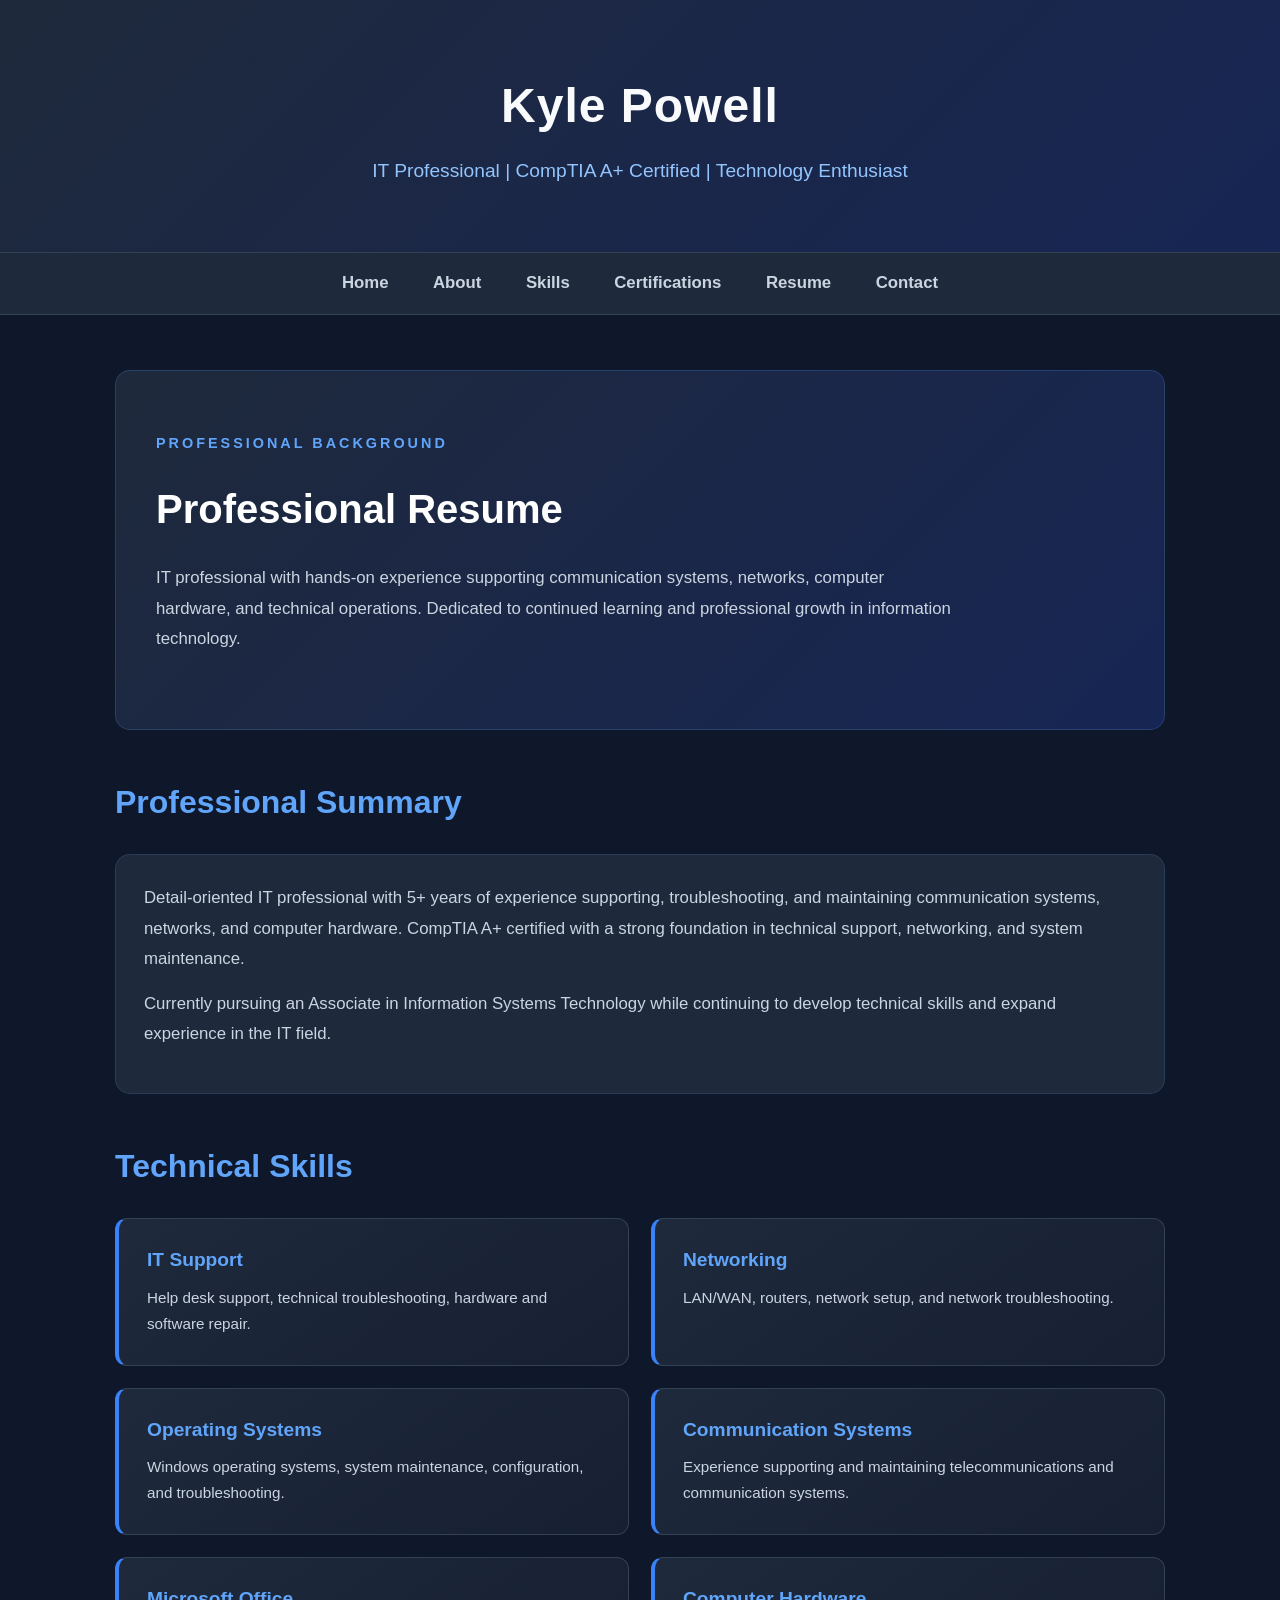
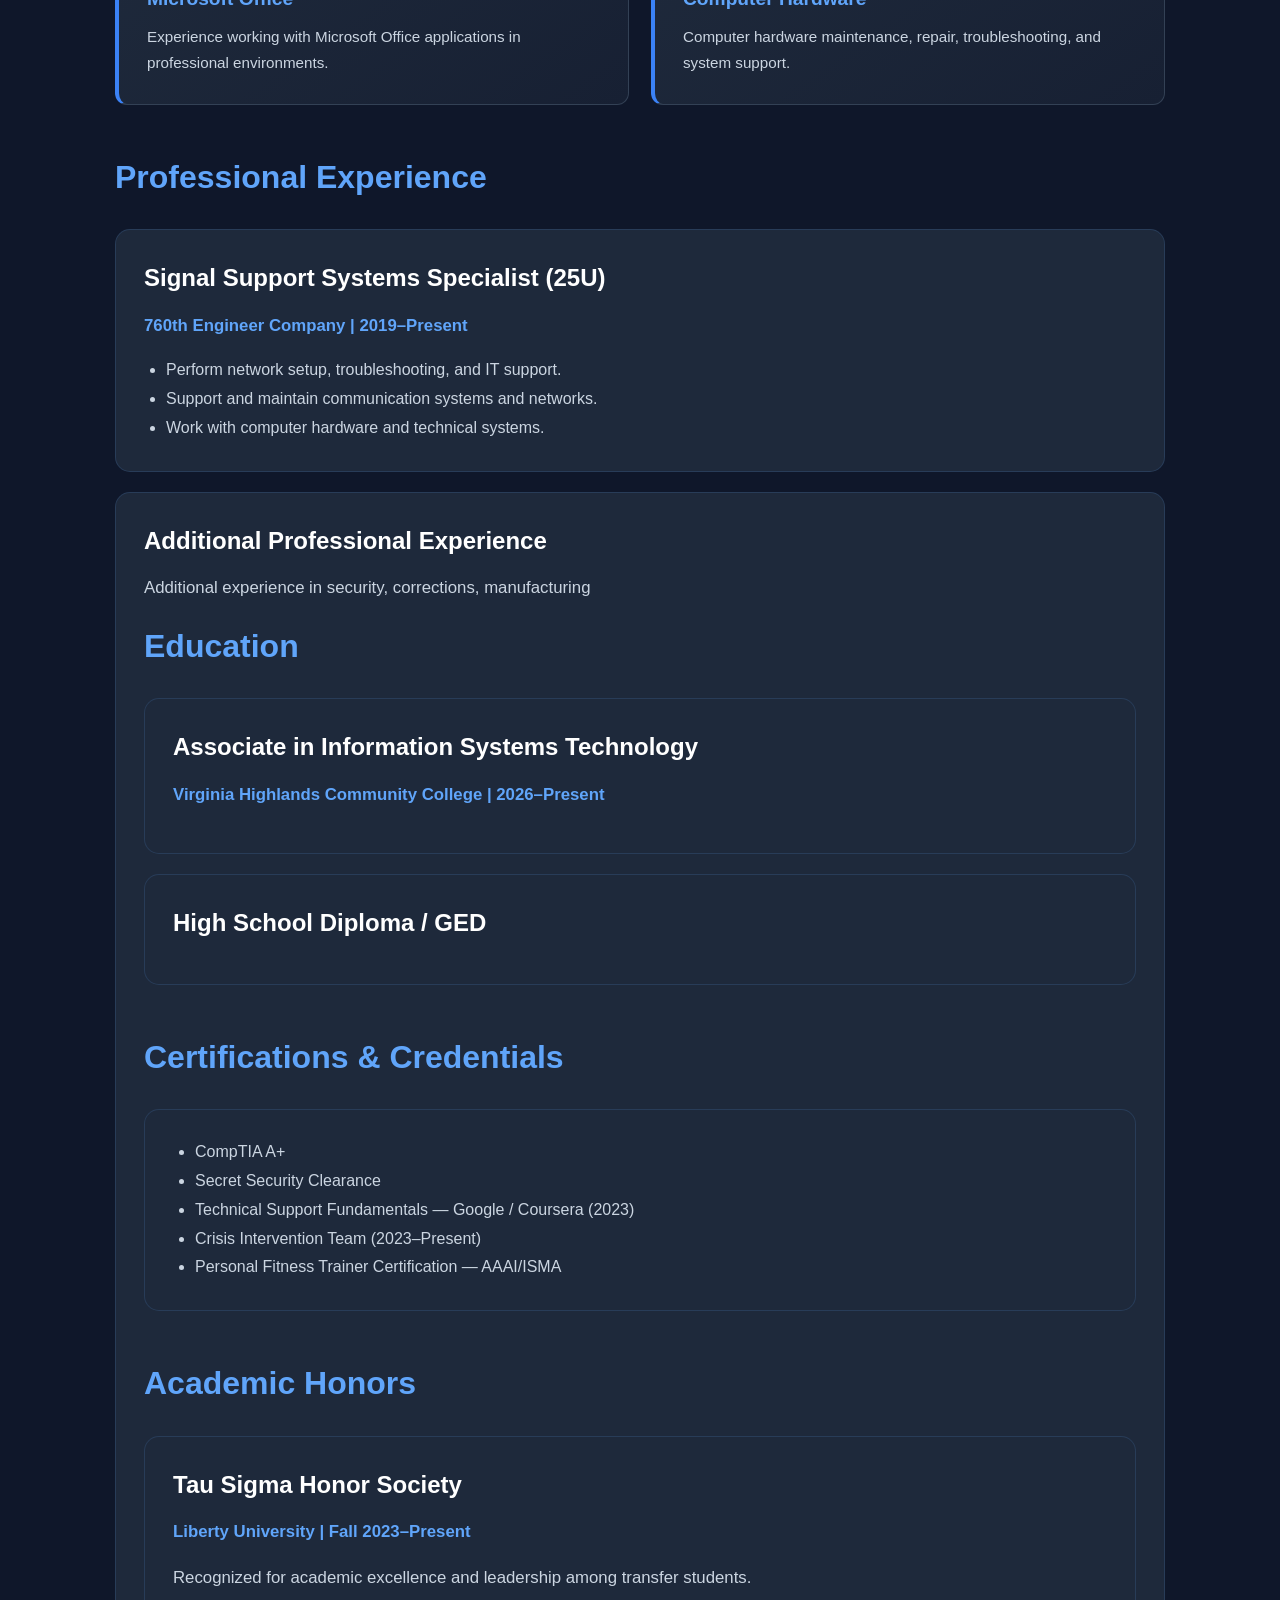
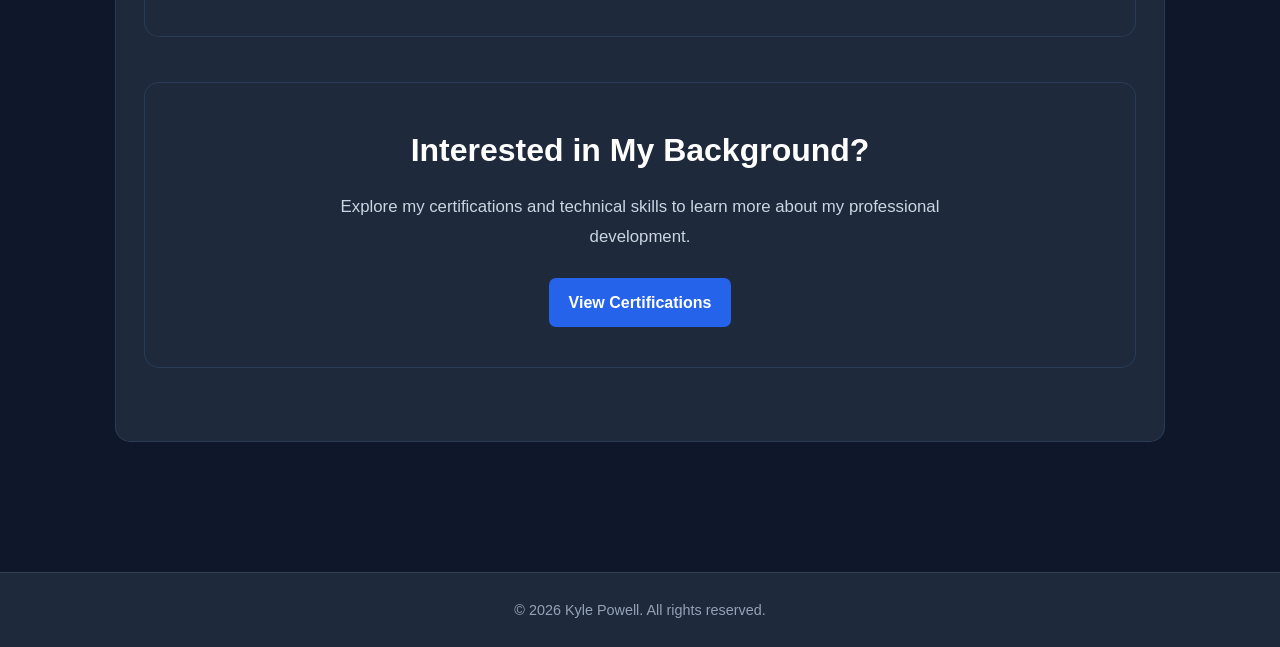
==== resume.html @ 5139a3b7 "Add files via upload" ====
<!DOCTYPE html>
<html lang="en">

<head>
    <meta charset="UTF-8">
    <meta name="viewport" content="width=device-width, initial-scale=1.0">
    <title>Professional Resume | Kyle Powell</title>
    <link rel="stylesheet" href="style.css">
</head>

<body>

    <header>
        <h1>Kyle Powell</h1>
        <p>IT Professional | CompTIA A+ Certified | Technology Enthusiast</p>
    </header>

    <nav>
        <ul>
            <li><a href="index.html">Home</a></li>
            <li><a href="about.html">About</a></li>
            <li><a href="skills.html">Skills</a></li>
            <li><a href="certifications.html">Certifications</a></li>
            <li><a href="resume.html">Resume</a></li>
            <li><a href="contact.html">Contact</a></li>
        </ul>
    </nav>

    <main>

        <section class="resume-hero">
            <p class="hero-label">PROFESSIONAL BACKGROUND</p>
            <h2>Professional Resume</h2>
            <p>
                IT professional with hands-on experience supporting
                communication systems, networks, computer hardware,
                and technical operations. Dedicated to continued
                learning and professional growth in information technology.
            </p>
        </section>

        <section class="resume-section">
            <h2>Professional Summary</h2>
            <article class="resume-card">
                <p>
                    Detail-oriented IT professional with 5+ years of
                    experience supporting, troubleshooting, and
                    maintaining communication systems, networks, and
                    computer hardware. CompTIA A+ certified with a
                    strong foundation in technical support, networking,
                    and system maintenance.
                </p>
                <p>
                    Currently pursuing an Associate in Information
                    Systems Technology while continuing to develop
                    technical skills and expand experience in the IT field.
                </p>
            </article>
        </section>

        <section class="resume-section">
            <h2>Technical Skills</h2>

            <div class="skills-container">

                <div class="skill">
                    <h3>IT Support</h3>
                    <p>
                        Help desk support, technical troubleshooting,
                        hardware and software repair.
                    </p>
                </div>

                <div class="skill">
                    <h3>Networking</h3>
                    <p>
                        LAN/WAN, routers, network setup, and network
                        troubleshooting.
                    </p>
                </div>

                <div class="skill">
                    <h3>Operating Systems</h3>
                    <p>
                        Windows operating systems, system maintenance,
                        configuration, and troubleshooting.
                    </p>
                </div>

                <div class="skill">
                    <h3>Communication Systems</h3>
                    <p>
                        Experience supporting and maintaining
                        telecommunications and communication systems.
                    </p>
                </div>

                <div class="skill">
                    <h3>Microsoft Office</h3>
                    <p>
                        Experience working with Microsoft Office
                        applications in professional environments.
                    </p>
                </div>

                <div class="skill">
                    <h3>Computer Hardware</h3>
                    <p>
                        Computer hardware maintenance, repair,
                        troubleshooting, and system support.
                    </p>
                </div>

            </div>
        </section>

        <section class="resume-section">
            <h2>Professional Experience</h2>

            <article class="resume-card">
                <h3>Signal Support Systems Specialist (25U)</h3>
                <p class="resume-meta">
                    760th Engineer Company | 2019–Present
                </p>

                <ul>
                    <li>Perform network setup, troubleshooting, and IT support.</li>
                    <li>Support and maintain communication systems and networks.</li>
                    <li>Work with computer hardware and technical systems.</li>
                </ul>
            </article>

            <article class="resume-card">
                <h3>Additional Professional Experience</h3>
                <p>
                    Additional experience in security, corrections,
                    manufacturing


        <section class="resume-section">
            <h2>Education</h2>

            <article class="resume-card">
                <h3>Associate in Information Systems Technology</h3>
                <p class="resume-meta">
                    Virginia Highlands Community College | 2026–Present
                </p>
            </article>

            <article class="resume-card">
                <h3>High School Diploma / GED</h3>
            </article>
        </section>

        <section class="resume-section">
            <h2>Certifications & Credentials</h2>

            <article class="resume-card">
                <ul>
                    <li>CompTIA A+</li>
                    <li>Secret Security Clearance</li>
                    <li>Technical Support Fundamentals — Google / Coursera (2023)</li>
                    <li>Crisis Intervention Team (2023–Present)</li>
                    <li>Personal Fitness Trainer Certification — AAAI/ISMA</li>
                </ul>
            </article>
        </section>

        <section class="resume-section">
            <h2>Academic Honors</h2>

            <article class="resume-card">
                <h3>Tau Sigma Honor Society</h3>
                <p class="resume-meta">
                    Liberty University | Fall 2023–Present
                </p>
                <p>
                    Recognized for academic excellence and leadership
                    among transfer students.
                </p>
            </article>
        </section>

        <section class="resume-cta">
            <h2>Interested in My Background?</h2>
            <p>
                Explore my certifications and technical skills
                to learn more about my professional development.
            </p>
            <a class="project-button" href="certifications.html">
                View Certifications
            </a>
        </section>

    </main>

    <footer>
        <p>&copy; 2026 Kyle Powell. All rights reserved.</p>
    </footer>

</body>
</html>
---- style.css ----
/* CSS Reset */
* {
    margin: 0;
    padding: 0;
    box-sizing: border-box;
}

/* Body styles */
body {
    background-color: #0f172a;
    color: #f8fafc;
    font-family: Arial, Helvetica, sans-serif;
    line-height: 1.7;
}

/* Header styles */
header {
    text-align: center;
    padding: 65px 20px;
    background: linear-gradient(135deg, #1e293b, #172554);
    border-bottom: 1px solid #334155;
}

header h1 {
    font-size: 3em;
    margin-bottom: 8px;
    letter-spacing: 1px;
}

header p {
    font-size: 1.2em;
    color: #93c5fd;
}

/* Navigation styles */
nav {
    background-color: #1e293b;
    border-bottom: 1px solid #334155;
}

nav ul {
    list-style-type: none;
    margin: 0;
    padding: 0;
    text-align: center;
}

nav li {
    display: inline-block;
    font-size: 1.05em;
    font-weight: bold;
}

nav li a {
    display: block;
    color: #cbd5e1;
    text-decoration: none;
    padding: 16px 20px;
    transition: background-color 0.3s ease, color 0.3s ease;
}

nav li a:hover {
    background-color: #2563eb;
    color: #ffffff;
}

/* Main content styles */
main {
    max-width: 1100px;
    margin: 0 auto;
    padding: 55px 25px;
    min-height: 70vh;
}

section {
    margin-bottom: 55px;
}

section h2 {
    font-size: 2em;
    margin-bottom: 20px;
    color: #60a5fa;
}

section h3 {
    font-size: 1.5em;
    margin-bottom: 15px;
    color: #f8fafc;
}

section p {
    font-size: 1.05em;
    color: #cbd5e1;
    margin-bottom: 15px;
}

/* Project and article styles */
article {
    background-color: #1e293b;
    padding: 30px;
    margin-bottom: 25px;
    border-radius: 12px;
    border: 1px solid #334155;
    border-left: 4px solid #60a5fa;
    transition: transform 0.3s ease, box-shadow 0.3s ease;
}

article:hover {
    transform: translateY(-4px);
    box-shadow: 0 10px 25px rgba(0, 0, 0, 0.3);
}

article h3,
article h4 {
    color: #f8fafc;
    margin-bottom: 12px;
}

article p {
    color: #cbd5e1;
    margin-bottom: 15px;
}

article ul {
    padding-left: 25px;
    color: #cbd5e1;
}

/* Project and action buttons */
.project-button {
    display: inline-block;
    background-color: #2563eb;
    color: #ffffff;
    text-decoration: none;
    padding: 11px 20px;
    border-radius: 7px;
    font-weight: bold;
    transition: background-color 0.3s ease, transform 0.3s ease;
}

.project-button:hover {
    background-color: #1d4ed8;
    transform: translateY(-2px);
}

/* Skills styles */
.skills-container {
    display: grid;
    grid-template-columns: repeat(3, 1fr);
    gap: 20px;
}

.skill {
    background-color: #1e293b;
    padding: 25px;
    border-radius: 12px;
    border: 1px solid #334155;
    transition: transform 0.3s ease, border-color 0.3s ease;
}

.skill:hover {
    transform: translateY(-4px);
    border-color: #60a5fa;
}

.skill h3 {
    color: #60a5fa;
    margin-bottom: 10px;
}

.skill p {
    color: #cbd5e1;
    font-size: 0.95em;
    margin-bottom: 0;
}

/* Contact styles */
.contact-container {
    display: grid;
    grid-template-columns: repeat(2, 1fr);
    gap: 20px;
}

.contact-card {
    background-color: #1e293b;
    padding: 25px;
    border-radius: 12px;
    border: 1px solid #334155;
    text-align: center;
    transition: transform 0.3s ease, border-color 0.3s ease;
}

.contact-card:hover {
    transform: translateY(-4px);
    border-color: #60a5fa;
}

.contact-card h3 {
    color: #60a5fa;
    margin-bottom: 10px;
}

.contact-card a {
    color: #cbd5e1;
    text-decoration: none;
}

.contact-card a:hover {
    color: #60a5fa;
}

/* Certification styles */
.certification-card {
    background-color: #1e293b;
    padding: 30px;
    margin-bottom: 25px;
    border-radius: 12px;
    border: 1px solid #334155;
    border-left: 5px solid #60a5fa;
}

.certification-card h3 {
    font-size: 1.6em;
    color: #f8fafc;
    margin-bottom: 15px;
}

.certification-card p {
    color: #cbd5e1;
    margin-bottom: 15px;
}

.certification-details {
    margin: 20px 0;
}

.certification-details p {
    margin-bottom: 5px;
}

.certification-actions {
    display: flex;
    gap: 15px;
    flex-wrap: wrap;
}

/* Footer styles */
footer {
    background-color: #1e293b;
    text-align: center;
    padding: 25px;
    margin-top: 30px;
    border-top: 1px solid #334155;
}

footer p {
    color: #94a3b8;
    font-size: 0.9em;
    margin-bottom: 0;
}

/* Keyboard accessibility */
a:focus-visible {
    outline: 2px solid #93c5fd;
    outline-offset: 4px;
}




/* Modern Homepage Hero */
.hero {
    padding: 70px 45px;
    background: linear-gradient(135deg, #1e293b, #172554);
    border: 1px solid #334155;
    border-radius: 18px;
    margin-bottom: 65px;
    position: relative;
    overflow: hidden;
}

.hero-label {
    color: #60a5fa;
    font-size: 0.9em;
    font-weight: bold;
    letter-spacing: 3px;
    margin-bottom: 20px;
}

.hero h2 {
    font-size: 3em;
    line-height: 1.2;
    color: #f8fafc;
    margin-bottom: 25px;
}

.hero h2 span {
    color: #60a5fa;
}

.hero-description {
    max-width: 700px;
    font-size: 1.1em;
    color: #cbd5e1;
    margin-bottom: 30px;
}

.hero-actions {
    display: flex;
    gap: 15px;
    flex-wrap: wrap;
}

/* Secondary Button */
.secondary-button {
    display: inline-block;
    padding: 11px 20px;
    border: 1px solid #60a5fa;
    border-radius: 7px;
    color: #93c5fd;
    text-decoration: none;
    font-weight: bold;
    transition: background-color 0.3s ease;
}

.secondary-button:hover {
    background-color: #1e40af;
    color: #ffffff;
}

/* Professional Highlights */
.highlights-container {
    display: grid;
    grid-template-columns: repeat(3, 1fr);
    gap: 20px;
}

.highlight-card {
    background-color: #1e293b;
    padding: 30px 20px;
    border: 1px solid #334155;
    border-radius: 12px;
    text-align: center;
    transition: transform 0.3s ease, border-color 0.3s ease;
}

.highlight-card:hover {
    transform: translateY(-5px);
    border-color: #60a5fa;
}

.highlight-card h3 {
    color: #60a5fa;
    font-size: 1.5em;
    margin-bottom: 10px;
}

.highlight-card p {
    color: #cbd5e1;
    font-size: 0.95em;
}

/* Career Section */
.career-section {
    text-align: center;
    padding: 50px 30px;
    background-color: #1e293b;
    border: 1px solid #334155;
    border-radius: 15px;
}

.career-section p {
    max-width: 750px;
    margin: 0 auto 25px;
}

/* Homepage Mobile Adjustments */
@media screen and (max-width: 800px) {
    .hero {
        padding: 45px 25px;
    }

    .hero h2 {
        font-size: 2.3em;
    }

    .highlights-container {
        grid-template-columns: 1fr;
    }
}

@media screen and (max-width: 600px) {
    .hero h2 {
        font-size: 1.9em;
    }

    .hero-actions {
        flex-direction: column;
    }

    .hero-actions a {
        text-align: center;
    }
}


/* About Page Styles */

.about-hero {
    padding: 55px 45px;
    background: linear-gradient(135deg, #1e293b, #172554);
    border: 1px solid #334155;
    border-radius: 18px;
    margin-bottom: 60px;
}

.about-hero h2 {
    font-size: 2.5em;
    line-height: 1.2;
    color: #f8fafc;
    margin-bottom: 25px;
}

.about-hero p {
    max-width: 800px;
}

.about-grid {
    display: grid;
    grid-template-columns: repeat(2, 1fr);
    gap: 20px;
}

.about-card {
    margin-bottom: 0;
    height: 100%;
}

.about-card h3 {
    color: #60a5fa;
}

.about-story {
    padding: 35px;
    background-color: #1e293b;
    border-radius: 12px;
    border: 1px solid #334155;
}

.about-cta {
    padding: 45px;
    text-align: center;
    background: linear-gradient(135deg, #172554, #1e293b);
    border: 1px solid #334155;
    border-radius: 15px;
}

.about-cta p {
    max-width: 750px;
    margin: 0 auto 18px;
}

/* About Page Mobile Styles */
@media screen and (max-width: 600px) {
    .about-hero {
        padding: 30px 22px;
    }

    .about-hero h2 {
        font-size: 1.9em;
    }

    .about-grid {
        grid-template-columns: 1fr;
    }

    .about-story,
    .about-cta {
        padding: 25px 20px;
    }
}


/* Mobile styles */
@media screen and (max-width: 800px) {
    .skills-container {
        grid-template-columns: repeat(2, 1fr);
    }
}

@media screen and (max-width: 600px) {
    header {
        padding: 45px 15px;
    }

    header h1 {
        font-size: 2.2em;
    }

    header p {
        font-size: 1em;
    }

    nav li {
        display: block;
        font-size: 1em;
    }

    nav li a {
        padding: 12px;
    }

    main {
        padding: 35px 18px;
    }

    section h2 {
        font-size: 1.7em;
    }

    section p {
        font-size: 1em;
    }

    article {
        padding: 20px;
    }

    .skills-container,
    .contact-container {
        grid-template-columns: 1fr;
    }

    .certification-actions {
        flex-direction: column;
    }

    .project-button {
        text-align: center;
    }
}



/* =================================
   Modern Skills Page Design
================================= */

.skills-hero {
    padding: 60px 45px;
    margin-bottom: 50px;
    background: linear-gradient(135deg, #1e293b, #172554);
    border: 1px solid #334155;
    border-radius: 18px;
}

.skills-hero h2 {
    font-size: 2.8em;
    color: #f8fafc;
    margin-bottom: 20px;
}

.skills-hero p {
    max-width: 800px;
    color: #cbd5e1;
    font-size: 1.05em;
}

.skills-section {
    margin-bottom: 55px;
}

.skills-section > h2 {
    font-size: 1.8em;
    color: #60a5fa;
    margin-bottom: 25px;
    padding-bottom: 12px;
    border-bottom: 2px solid #334155;
}

.skills-container {
    display: grid;
    grid-template-columns: repeat(2, 1fr);
    gap: 22px;
}

.skill {
    background: linear-gradient(145deg, #1e293b, #172033);
    border: 1px solid #334155;
    border-left: 4px solid #3b82f6;
    border-radius: 12px;
    padding: 28px;
    margin-bottom: 0;
    transition: transform 0.3s ease, border-color 0.3s ease,
                box-shadow 0.3s ease;
}

.skill:hover {
    transform: translateY(-5px);
    border-color: #60a5fa;
    box-shadow: 0 10px 25px rgba(0, 0, 0, 0.25);
}

.skill h3 {
    color: #60a5fa;
    font-size: 1.2em;
    margin-bottom: 12px;
}

.skill p {
    color: #cbd5e1;
    line-height: 1.7;
}

/* Leadership Spotlight */

.leadership-spotlight {
    display: grid;
    grid-template-columns: 1fr 2fr;
    gap: 30px;
    align-items: center;
    padding: 40px;
    background: linear-gradient(135deg, #172554, #1e293b);
    border: 1px solid #3b82f6;
    border-radius: 16px;
    margin-bottom: 55px;
}

.leadership-number {
    text-align: center;
    padding: 20px;
}

.leadership-number h3 {
    font-size: 3.5em;
    color: #60a5fa;
    margin-bottom: 5px;
}

.leadership-number p {
    color: #cbd5e1;
    font-weight: bold;
}

.leadership-content h2 {
    color: #f8fafc;
    font-size: 1.8em;
    margin-bottom: 15px;
}

.leadership-content p {
    color: #cbd5e1;
    line-height: 1.7;
}

/* Skills Page Responsive Design */

@media screen and (max-width: 800px) {
    .skills-container {
        grid-template-columns: 1fr;
    }

    .leadership-spotlight {
        grid-template-columns: 1fr;
        text-align: center;
    }
}

@media screen and (max-width: 600px) {
    .skills-hero {
        padding: 35px 22px;
    }

    .skills-hero h2 {
        font-size: 2em;
    }

    .skill {
        padding: 22px;
    }

    .leadership-spotlight {
        padding: 25px;
    }
}

/* Final Skills Page Refinements */
.skills-hero {
    position: relative;
    overflow: hidden;
}

.skills-hero::after {
    content: "";
    position: absolute;
    width: 220px;
    height: 220px;
    right: -75px;
    top: -85px;
    border: 1px solid rgba(96, 165, 250, 0.2);
    border-radius: 50%;
    box-shadow: 0 0 0 25px rgba(96, 165, 250, 0.035),
                0 0 0 50px rgba(96, 165, 250, 0.025);
    pointer-events: none;
}

/* Keep the small eyebrow label bright blue inside the skills hero. */
.skills-hero > .hero-label {
    color: #60a5fa;
    font-size: 0.9em;
    font-weight: bold;
    letter-spacing: 3px;
    margin-bottom: 20px;
}

/* Make skill cards align neatly within each category. */
.skills-container {
    align-items: stretch;
}

.skill {
    height: 100%;
    position: relative;
    overflow: hidden;
}

.skill h3 {
    line-height: 1.35;
}

/* Add a small visual accent to the leadership feature. */
.leadership-number h3 {
    line-height: 1;
    text-shadow: 0 0 24px rgba(96, 165, 250, 0.2);
}

.leadership-number p {
    letter-spacing: 2px;
    font-size: 0.85em;
}

@media screen and (max-width: 600px) {
    .skills-hero::after {
        width: 150px;
        height: 150px;
        right: -65px;
        top: -60px;
    }
}


/* Certifications Page */

.certifications-hero {
    background: linear-gradient(135deg, #1e293b, #172554);
    padding: 60px 40px;
    border-radius: 15px;
    margin-bottom: 45px;
    border: 1px solid rgba(96, 165, 250, 0.2);
}

.certifications-hero h2 {
    font-size: 2.5em;
    color: #ffffff;
    margin-bottom: 20px;
}

.certifications-hero p:not(.hero-label) {
    color: #cbd5e1;
    max-width: 750px;
    line-height: 1.8;
}

.certifications-section {
    margin-bottom: 45px;
}

.certifications-section > h2 {
    color: #60a5fa;
    margin-bottom: 25px;
}

.certification-card {
    background: #1e293b;
    border: 1px solid rgba(96, 165, 250, 0.15);
    border-radius: 15px;
    padding: 30px;
    margin-bottom: 25px;
    transition: transform 0.3s ease, border-color 0.3s ease;
}

.certification-card:hover {
    transform: translateY(-4px);
    border-color: #60a5fa;
}

.featured-certification {
    border-left: 4px solid #60a5fa;
}

.certification-label {
    color: #60a5fa;
    font-size: 0.8em;
    font-weight: bold;
    letter-spacing: 2px;
    margin-bottom: 12px;
}

.certification-card h3 {
    color: #ffffff;
    font-size: 1.6em;
    margin-bottom: 15px;
}

.certification-card > p:not(.certification-label) {
    color: #cbd5e1;
    line-height: 1.8;
}

.certification-details {
    margin: 25px 0;
    padding: 18px;
    background: rgba(15, 23, 42, 0.65);
    border-radius: 10px;
}

.certification-details p {
    color: #cbd5e1;
    margin: 8px 0;
}

.certification-details strong {
    color: #ffffff;
}

.certification-actions {
    display: flex;
    flex-wrap: wrap;
    gap: 12px;
    margin-top: 20px;
}

.certifications-cta {
    text-align: center;
    background: #1e293b;
    padding: 40px 30px;
    border-radius: 15px;
    margin: 45px 0;
    border: 1px solid rgba(96, 165, 250, 0.15);
}

.certifications-cta h2 {
    color: #ffffff;
    margin-bottom: 15px;
}

.certifications-cta p {
    color: #cbd5e1;
    line-height: 1.8;
    max-width: 700px;
    margin: 0 auto 25px;
}

@media screen and (max-width: 600px) {
    .certifications-hero {
        padding: 40px 25px;
    }

    .certifications-hero h2 {
        font-size: 2em;
    }

    .certification-card {
        padding: 22px;
    }

    .certification-actions {
        flex-direction: column;
    }

    .certification-actions a {
        text-align: center;
    }
}


/* Resume Page */

.resume-hero {
    background: linear-gradient(135deg, #1e293b, #172554);
    padding: 60px 40px;
    border-radius: 15px;
    margin-bottom: 45px;
    border: 1px solid rgba(96, 165, 250, 0.2);
}

.resume-hero h2 {
    color: #ffffff;
    font-size: 2.5em;
    margin-bottom: 20px;
}

.resume-hero p:not(.hero-label) {
    color: #cbd5e1;
    max-width: 800px;
    line-height: 1.8;
}

.resume-section {
    margin-bottom: 45px;
}

.resume-section > h2 {
    color: #60a5fa;
    margin-bottom: 25px;
}

.resume-card {
    background: #1e293b;
    border: 1px solid rgba(96, 165, 250, 0.15);
    border-radius: 15px;
    padding: 28px;
    margin-bottom: 20px;
    transition: transform 0.3s ease, border-color 0.3s ease;
}

.resume-card:hover {
    transform: translateY(-3px);
    border-color: #60a5fa;
}

.resume-card h3 {
    color: #ffffff;
    margin-bottom: 12px;
}

.resume-card p,
.resume-card li {
    color: #cbd5e1;
    line-height: 1.8;
}

.resume-card ul {
    padding-left: 22px;
}

.resume-meta {
    color: #60a5fa !important;
    font-weight: bold;
    margin-bottom: 15px;
}

.resume-cta {
    text-align: center;
    background: #1e293b;
    padding: 40px 30px;
    border-radius: 15px;
    margin: 45px 0;
    border: 1px solid rgba(96, 165, 250, 0.15);
}

.resume-cta h2 {
    color: #ffffff;
    margin-bottom: 15px;
}

.resume-cta p {
    color: #cbd5e1;
    line-height: 1.8;
    max-width: 700px;
    margin: 0 auto 25px;
}

@media screen and (max-width: 600px) {
    .resume-hero {
        padding: 40px 25px;
    }

    .resume-hero h2 {
        font-size: 2em;
    }

    .resume-card {
        padding: 22px;
    }
}


/* Contact Page */

.contact-hero {
    background: linear-gradient(135deg, #1e293b, #172554);
    padding: 60px 40px;
    border-radius: 15px;
    margin-bottom: 45px;
    border: 1px solid rgba(96, 165, 250, 0.2);
}

.contact-hero h2 {
    color: #ffffff;
    font-size: 2.5em;
    margin-bottom: 20px;
}

.contact-hero p:not(.hero-label) {
    color: #cbd5e1;
    max-width: 750px;
    line-height: 1.8;
}

.contact-section {
    margin-bottom: 45px;
}

.contact-section > h2 {
    color: #60a5fa;
    margin-bottom: 25px;
}

.contact-container {
    display: grid;
    grid-template-columns: repeat(auto-fit, minmax(250px, 1fr));
    gap: 25px;
}

.contact-card {
    background: #1e293b;
    border: 1px solid rgba(96, 165, 250, 0.15);
    border-radius: 15px;
    padding: 30px;
    text-align: center;
    transition: transform 0.3s ease, border-color 0.3s ease;
}

.contact-card:hover {
    transform: translateY(-4px);
    border-color: #60a5fa;
}

.contact-card h3 {
    color: #ffffff;
    font-size: 1.4em;
    margin-bottom: 12px;
}

.contact-card p {
    color: #cbd5e1;
    line-height: 1.7;
    margin-bottom: 18px;
}

.contact-card a {
    color: #60a5fa;
    font-weight: bold;
    text-decoration: none;
    overflow-wrap: anywhere;
}

.contact-card a:hover {
    color: #ffffff;
    text-decoration: underline;
}

.contact-icon {
    width: 55px;
    height: 55px;
    display: flex;
    align-items: center;
    justify-content: center;
    margin: 0 auto 20px;
    border-radius: 50%;
    background: rgba(96, 165, 250, 0.12);
    color: #60a5fa;
    font-size: 1.6em;
    font-weight: bold;
}

.contact-cta {
    text-align: center;
    background: #1e293b;
    padding: 40px 30px;
    border-radius: 15px;
    margin: 45px 0;
    border: 1px solid rgba(96, 165, 250, 0.15);
}

.contact-cta h2 {
    color: #ffffff;
    margin-bottom: 15px;
}

.contact-cta p {
    color: #cbd5e1;
    line-height: 1.8;
    max-width: 700px;
    margin: 0 auto 25px;
}

@media screen and (max-width: 600px) {
    .contact-hero {
        padding: 40px 25px;
    }

    .contact-hero h2 {
        font-size: 2em;
    }

    .contact-card {
        padding: 25px;
    }
}
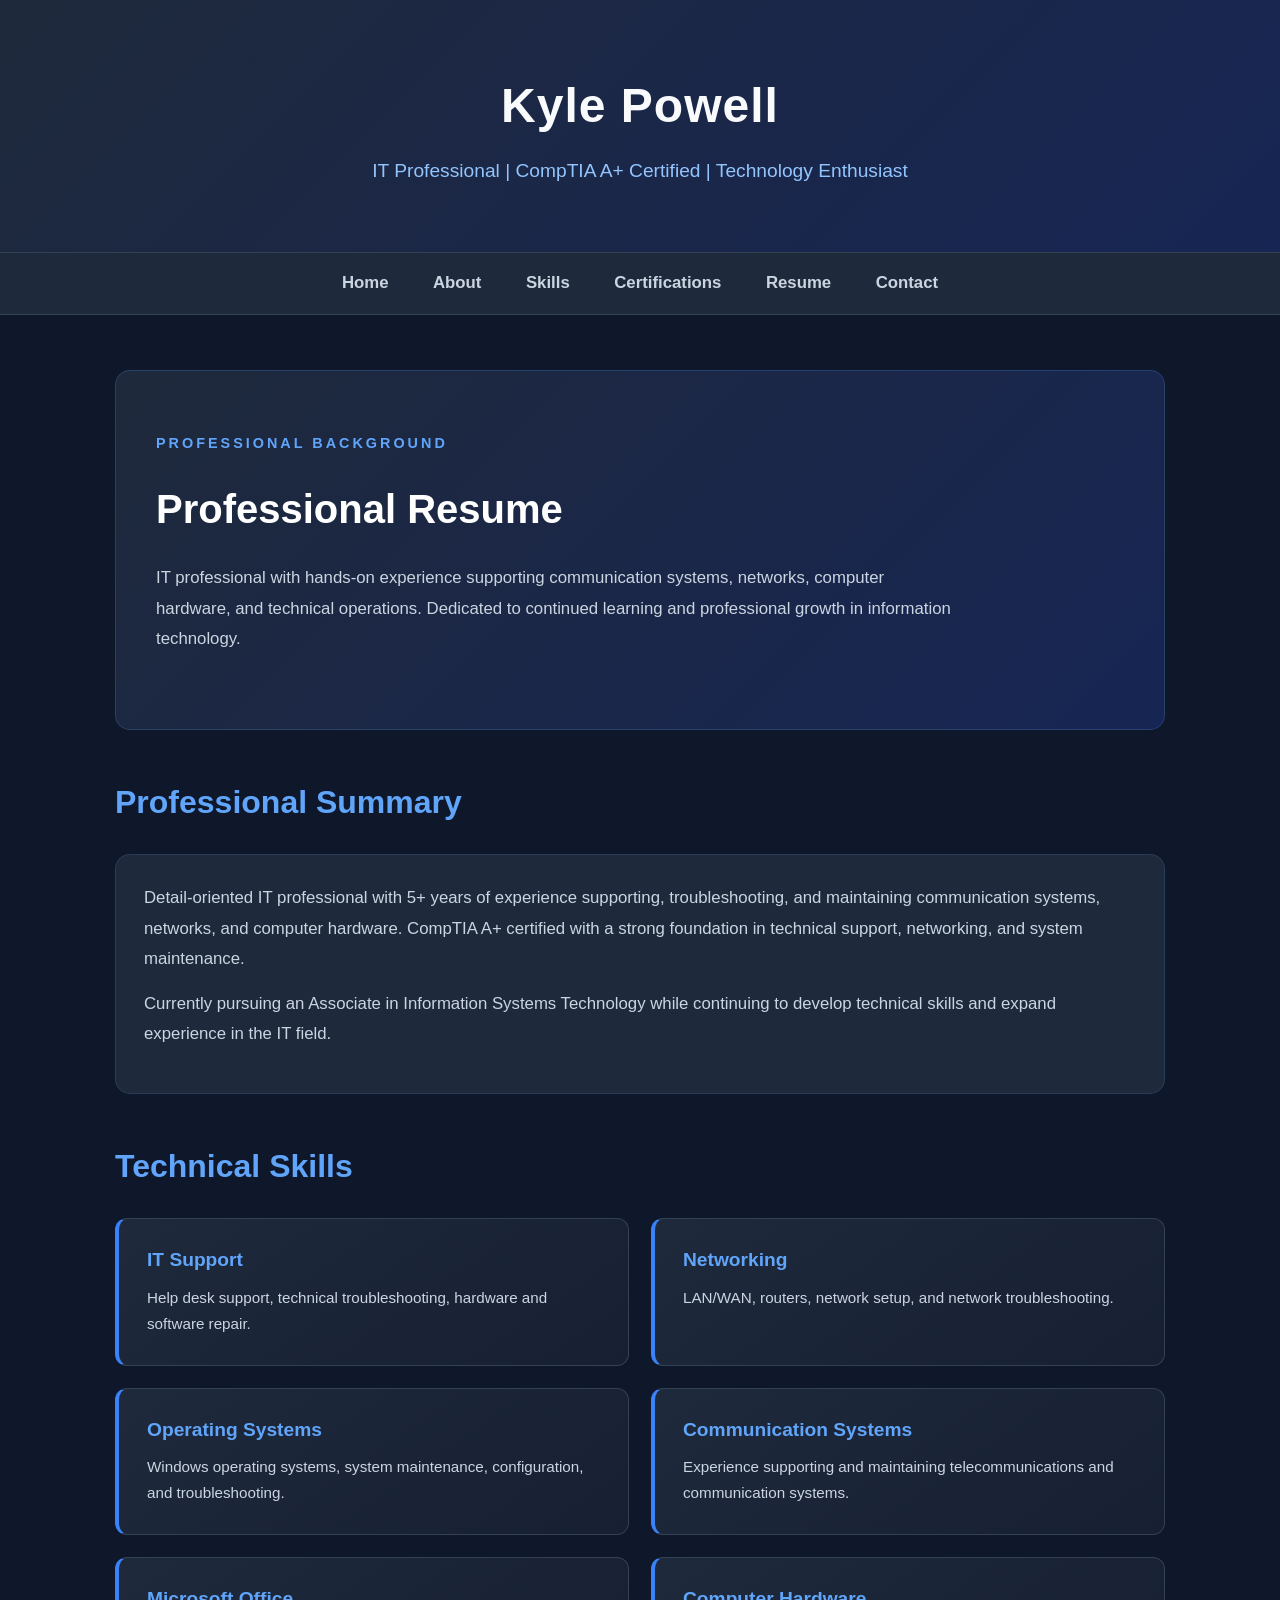
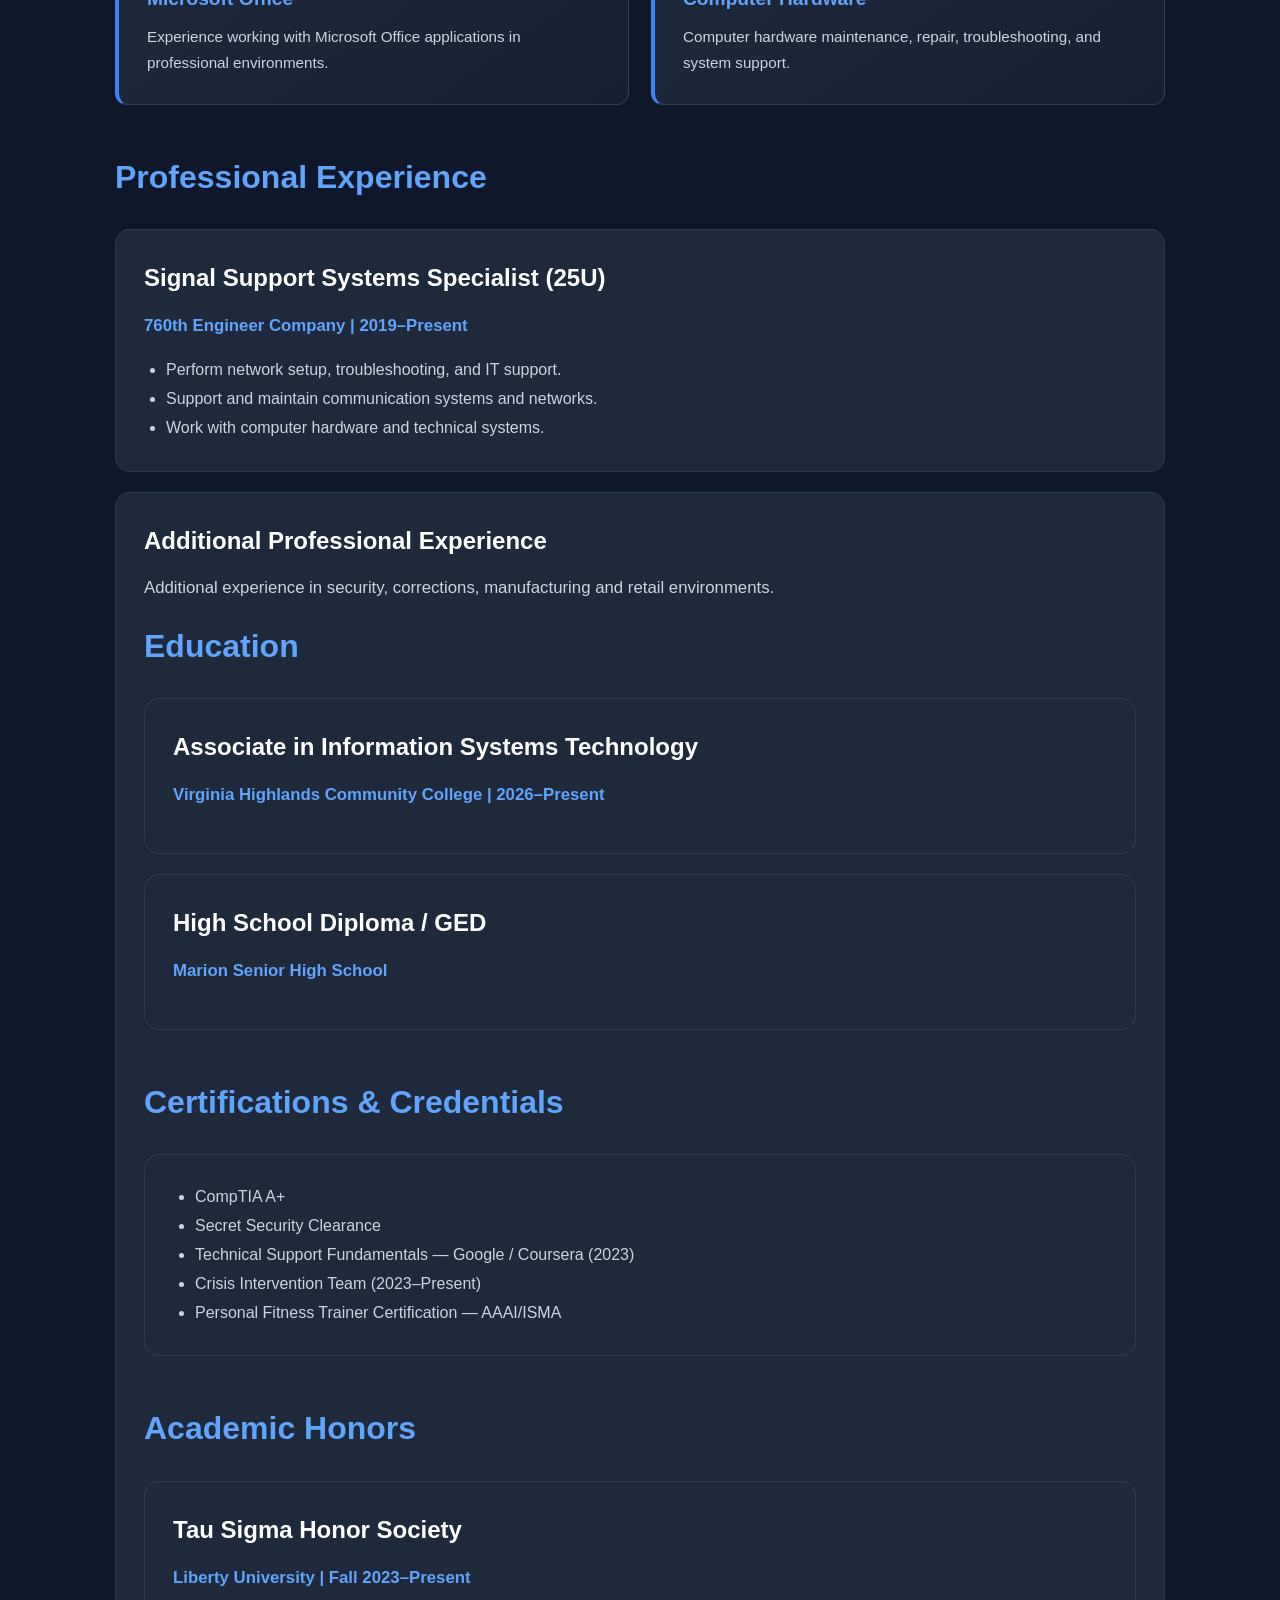
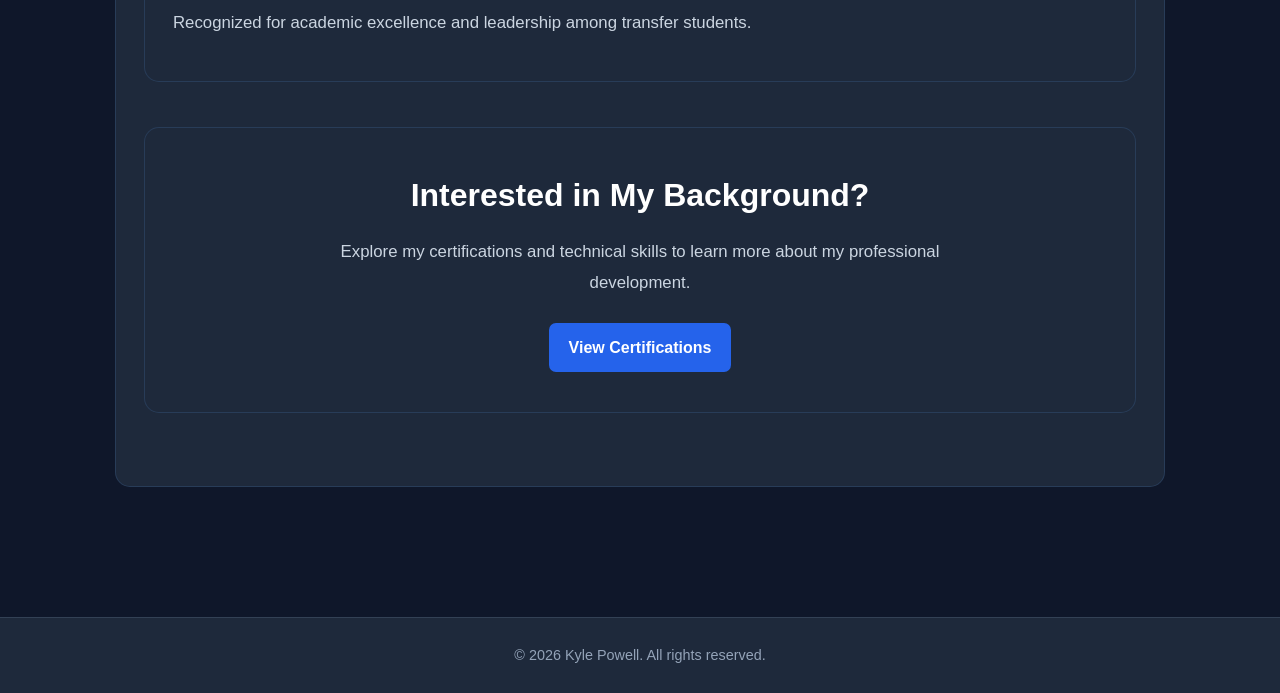
==== commit bb2702c0: "Update resume" ====
--- a/resume.html
+++ b/resume.html
@@ -134,69 +134,73 @@
                 <h3>Additional Professional Experience</h3>
                 <p>
                     Additional experience in security, corrections,
-                    manufacturing
-
-
-        <section class="resume-section">
-            <h2>Education</h2>
-
-            <article class="resume-card">
-                <h3>Associate in Information Systems Technology</h3>
-                <p class="resume-meta">
-                    Virginia Highlands Community College | 2026–Present
-                </p>
-            </article>
-
-            <article class="resume-card">
-                <h3>High School Diploma / GED</h3>
-            </article>
-        </section>
-
-        <section class="resume-section">
-            <h2>Certifications & Credentials</h2>
-
-            <article class="resume-card">
-                <ul>
-                    <li>CompTIA A+</li>
-                    <li>Secret Security Clearance</li>
-                    <li>Technical Support Fundamentals — Google / Coursera (2023)</li>
-                    <li>Crisis Intervention Team (2023–Present)</li>
-                    <li>Personal Fitness Trainer Certification — AAAI/ISMA</li>
-                </ul>
-            </article>
-        </section>
-
-        <section class="resume-section">
-            <h2>Academic Honors</h2>
-
-            <article class="resume-card">
-                <h3>Tau Sigma Honor Society</h3>
-                <p class="resume-meta">
-                    Liberty University | Fall 2023–Present
-                </p>
-                <p>
-                    Recognized for academic excellence and leadership
-                    among transfer students.
-                </p>
-            </article>
-        </section>
-
-        <section class="resume-cta">
-            <h2>Interested in My Background?</h2>
-            <p>
-                Explore my certifications and technical skills
-                to learn more about my professional development.
-            </p>
-            <a class="project-button" href="certifications.html">
-                View Certifications
-            </a>
-        </section>
-
-    </main>
-
-    <footer>
-        <p>&copy; 2026 Kyle Powell. All rights reserved.</p>
-    </footer>
-
-</body>
-</html>
+                    manufacturing and retail environments.
+
+
+        <section class="resume-section">
+            <h2>Education</h2>
+
+            <article class="resume-card">
+                <h3>Associate in Information Systems Technology</h3>
+                <p class="resume-meta">
+                    Virginia Highlands Community College | 2026–Present
+                </p>
+            </article>
+
+            <article class="resume-card">
+                <h3>High School Diploma / GED</h3>
+
+                <p class="resume-meta">
+                    Marion Senior High School
+                </p>
+            </article>
+        </section>
+
+        <section class="resume-section">
+            <h2>Certifications & Credentials</h2>
+
+            <article class="resume-card">
+                <ul>
+                    <li>CompTIA A+</li>
+                    <li>Secret Security Clearance</li>
+                    <li>Technical Support Fundamentals — Google / Coursera (2023)</li>
+                    <li>Crisis Intervention Team (2023–Present)</li>
+                    <li>Personal Fitness Trainer Certification — AAAI/ISMA</li>
+                </ul>
+            </article>
+        </section>
+
+        <section class="resume-section">
+            <h2>Academic Honors</h2>
+
+            <article class="resume-card">
+                <h3>Tau Sigma Honor Society</h3>
+                <p class="resume-meta">
+                    Liberty University | Fall 2023–Present
+                </p>
+                <p>
+                    Recognized for academic excellence and leadership
+                    among transfer students.
+                </p>
+            </article>
+        </section>
+
+        <section class="resume-cta">
+            <h2>Interested in My Background?</h2>
+            <p>
+                Explore my certifications and technical skills
+                to learn more about my professional development.
+            </p>
+            <a class="project-button" href="certifications.html">
+                View Certifications
+            </a>
+        </section>
+
+    </main>
+
+    <footer>
+        <p>&copy; 2026 Kyle Powell. All rights reserved.</p>
+    </footer>
+
+</body>
+</html>
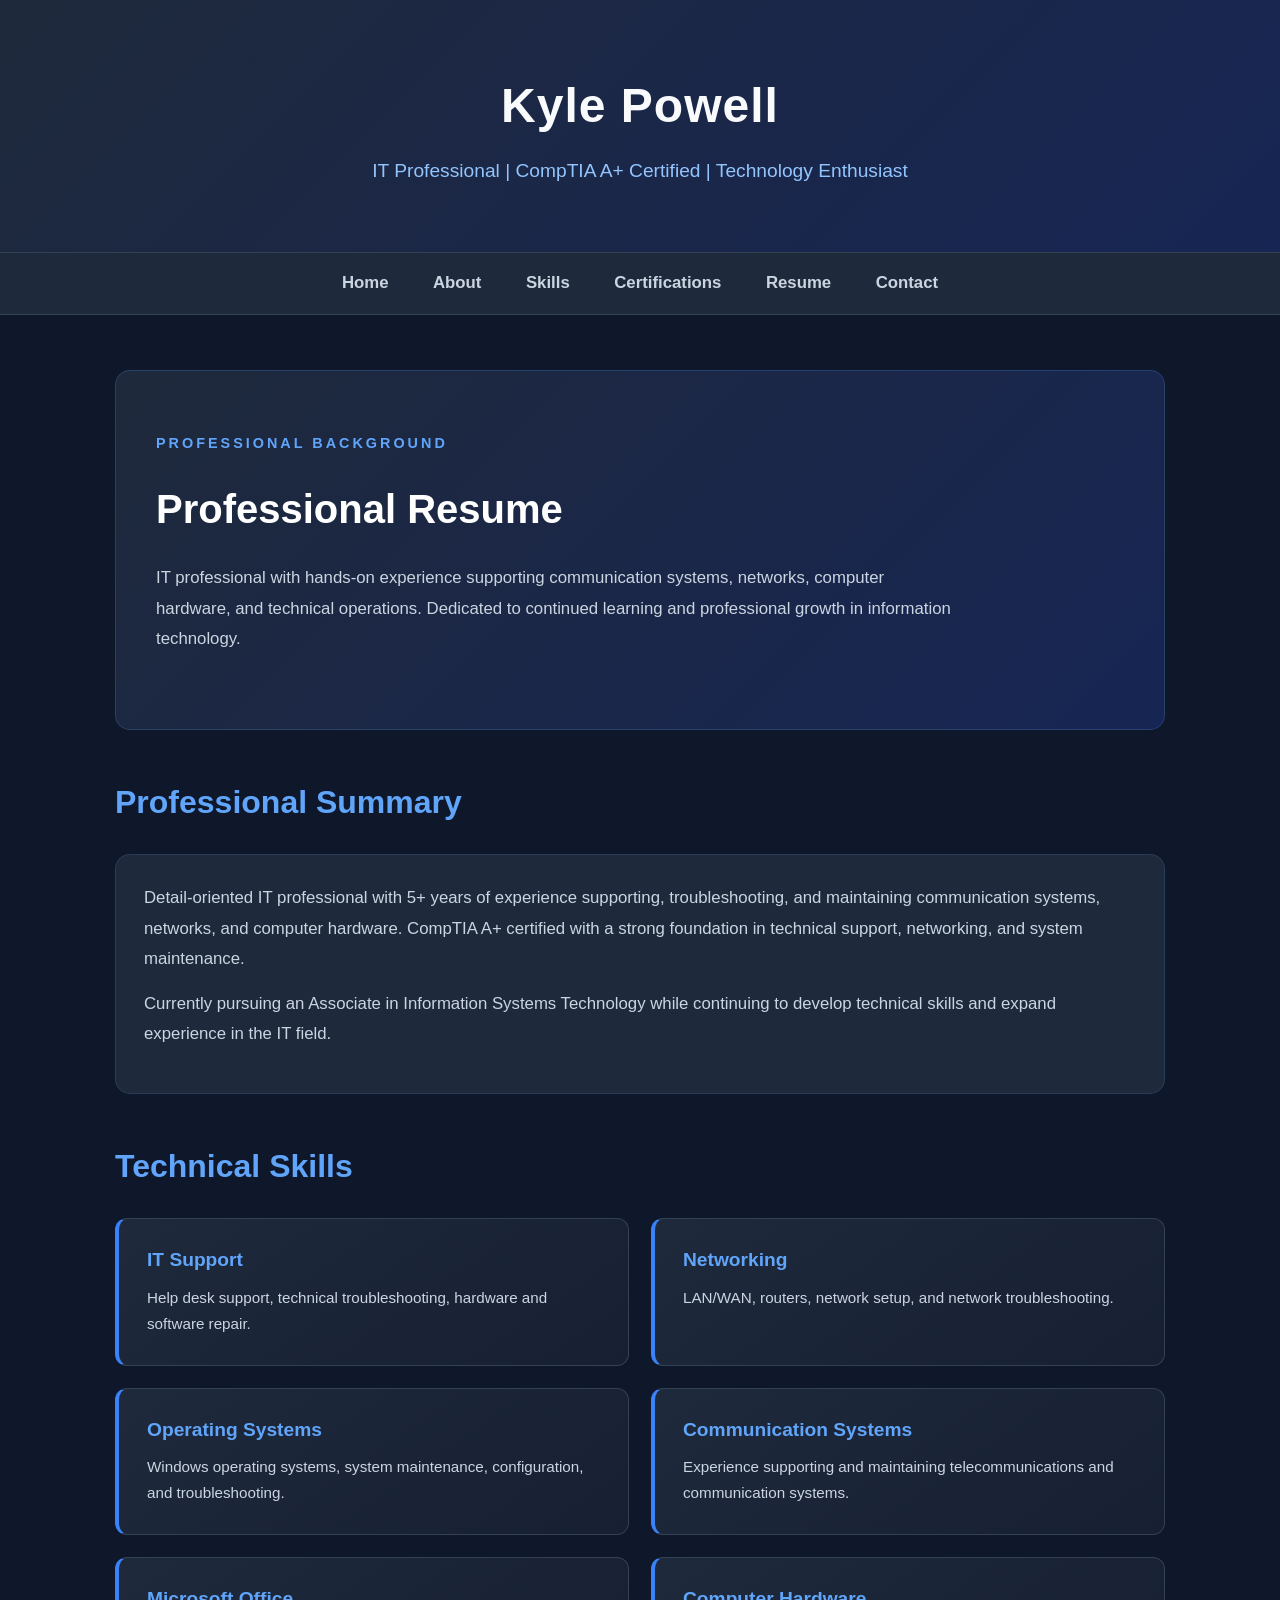
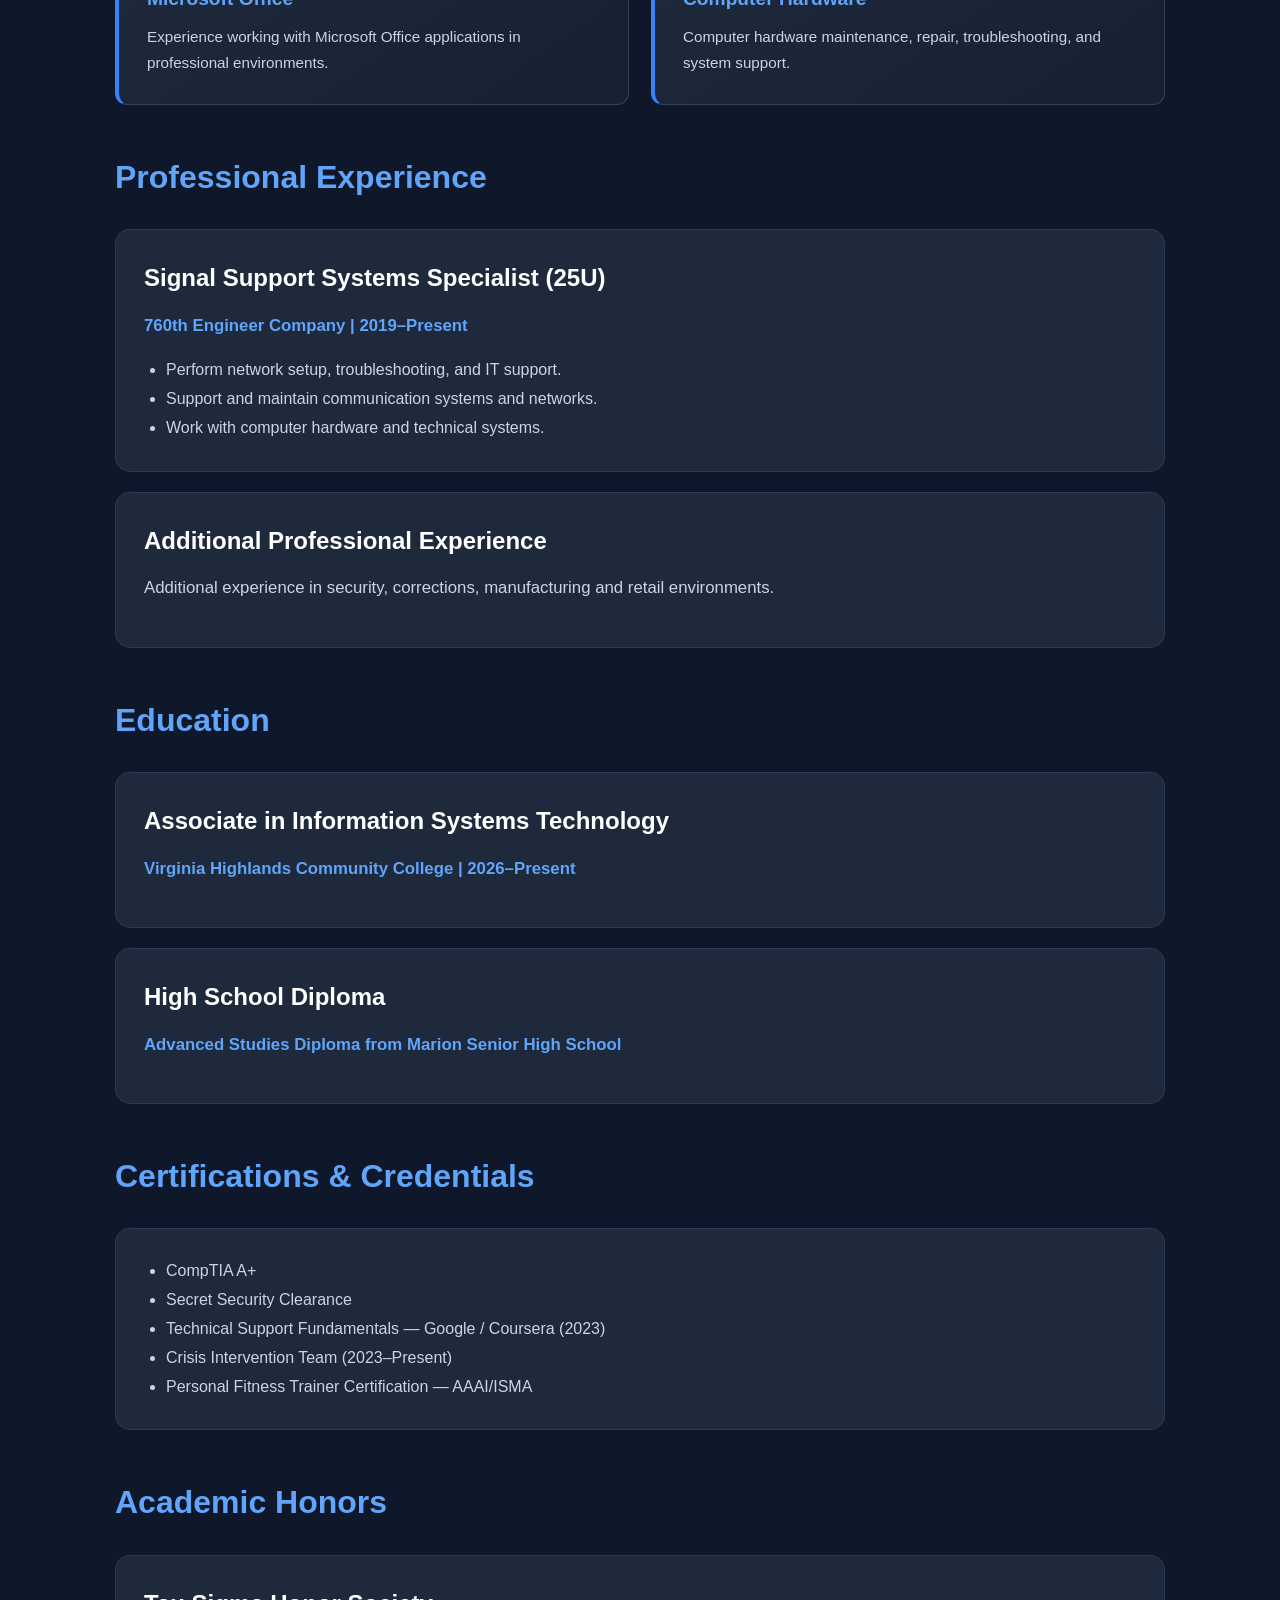
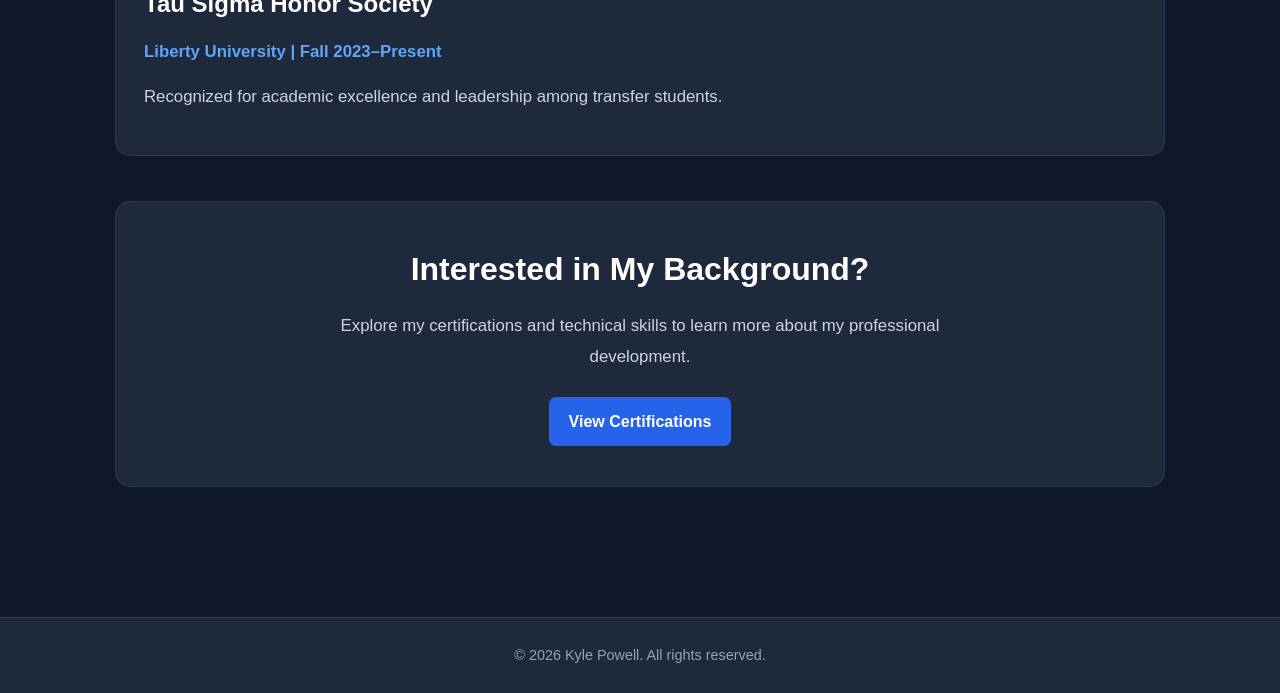
==== commit 5aecc886: "Update resume education and experience markup Co-authored-by: Copilot <223556219+Copilot@users.norep" ====
--- a/resume.html
+++ b/resume.html
@@ -135,6 +135,9 @@
                 <p>
                     Additional experience in security, corrections,
                     manufacturing and retail environments.
+                </p>
+            </article>
+        </section>
 
 
         <section class="resume-section">
@@ -148,10 +151,10 @@
             </article>
 
             <article class="resume-card">
-                <h3>High School Diploma / GED</h3>
-
-                <p class="resume-meta">
-                    Marion Senior High School
+                <h3>High School Diploma</h3>
+
+                <p class="resume-meta">
+                   Advanced Studies Diploma from Marion Senior High School
                 </p>
             </article>
         </section>
